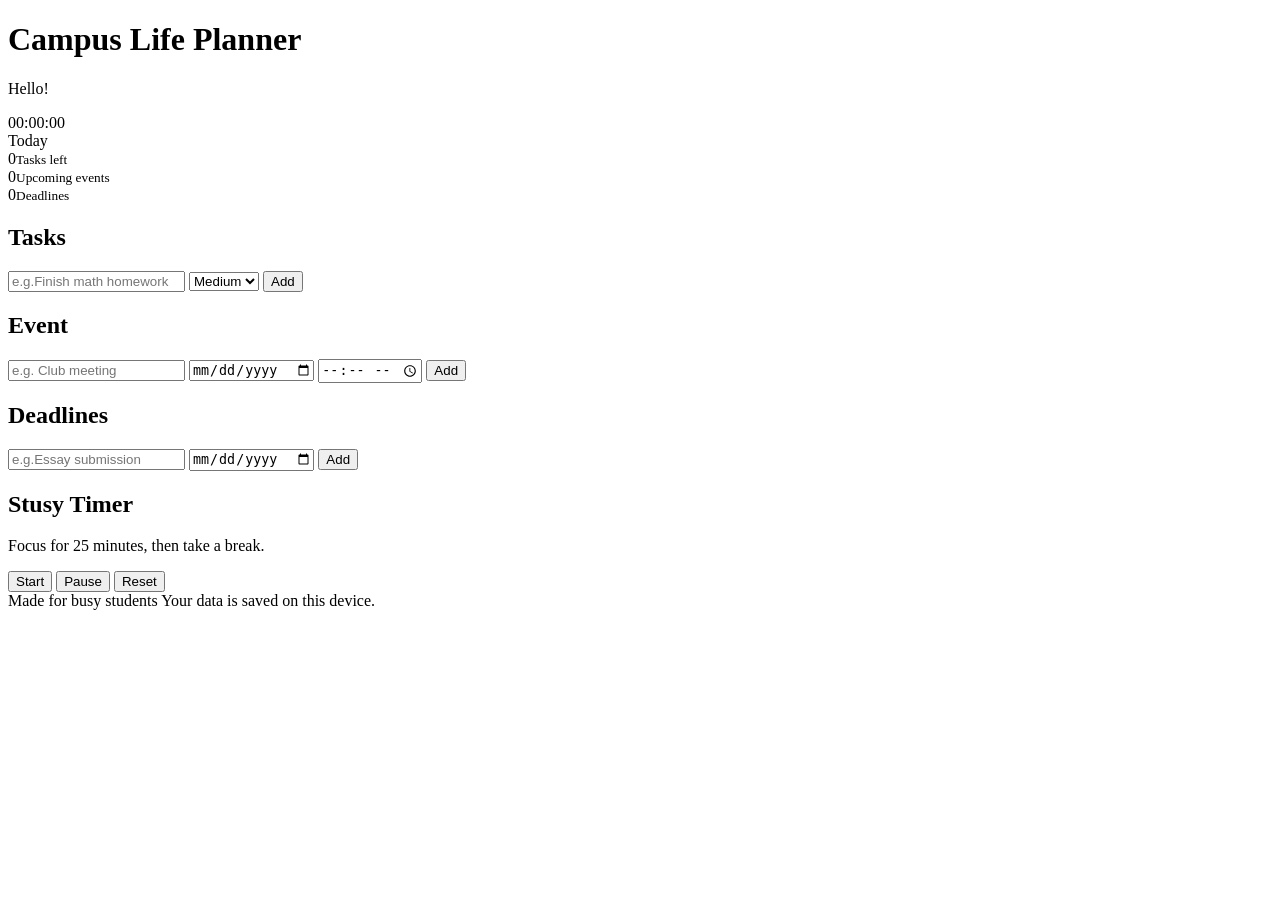
==== index.html @ ba44996e "Add Campus life planner app" ====
<!DOCTYPE html>
<html lang="en">
    <head>
        <meta charset="UTF-8">
        <meta name="viewport" content="width=devide-width,initial-scale=1.0">
        <title>Campus Life Planner</title>
        <link rel="stylesheet" href="style.css">
    </head>
    <body>


        <header class="banner">
            <div>
                <h1>
                    Campus Life Planner
                </h1>
                <p id="greeting">Hello!</p>
            </div>
            <div class="clock-box">
                <div id="clock">00:00:00</div>
                <div id="today-date">Today</div>
            </div>
        </header>

        <main class="container">

            <section class="stats">
                <div class="stats"><span id="stat-tasks">0</span><small>Tasks left</small></div>
                <div class="stats"><span id="stat-events">0</span><small>Upcoming events</small></div>
                <div class="stats"><span id="stat-deadlines">0</span><small>Deadlines</small></div>
            </section>

            <div class="grid">


                <section class="card">
                    <h2> Tasks</h2>
                    <form id="task-form" class="form">
                        <input type="text" id="task-input" placeholder="e.g.Finish math homework" required>
                        <select id="task-priority">
                            <option value="low">Low</option>
                            <option value="medium" selected> Medium</option>
                            <option value="high">High</option>
                        </select>
                        <button type="submit">Add</button>
                    </form>
                    <ul id="task-list" class="list"></ul>
                </section>


                <section class="card">
                    <h2> Event</h2>
                    <form id="event-form" class="form">
                        <input type="text" id="event-input" placeholder="e.g. Club meeting" required>
                        <input type="date" id="event-date" required>
                        <input type="time" id="event-time">
                        <button type="submit">Add</button>
                    </form>
                    <ul id="event-list" class="list"></ul>
                </section>



                <section class="card">
                    <h2> Deadlines</h2>
                    <form id="deadline-form" class="form">
                        <input type="text" id="deadline-input" placeholder="e.g.Essay submission" required>
                        <input type="date" id="deadline-date" required>
                        <button type="submit">Add</button>
                    </form>
                    <ul id="deadline-list" class="list"></ul>
                </section>


                <section class="card">
                    <h2> Stusy Timer</h2>
                    <p class="hint">Focus for 25 minutes, then take a break.</p>
                    <div id="timer-buttons">
                        <button id="timer-start">Start</button>
                        <button id="timer-pause" class="secondary">Pause</button>
                        <button id="timer-reset" class="secondary">Reset</button>
                    </div>
                </section>


            </div>
        </main>

        <footer>Made for busy students Your data is saved on this device.</footer>

        <script scr="script.js"></script>
    </body>
</html>
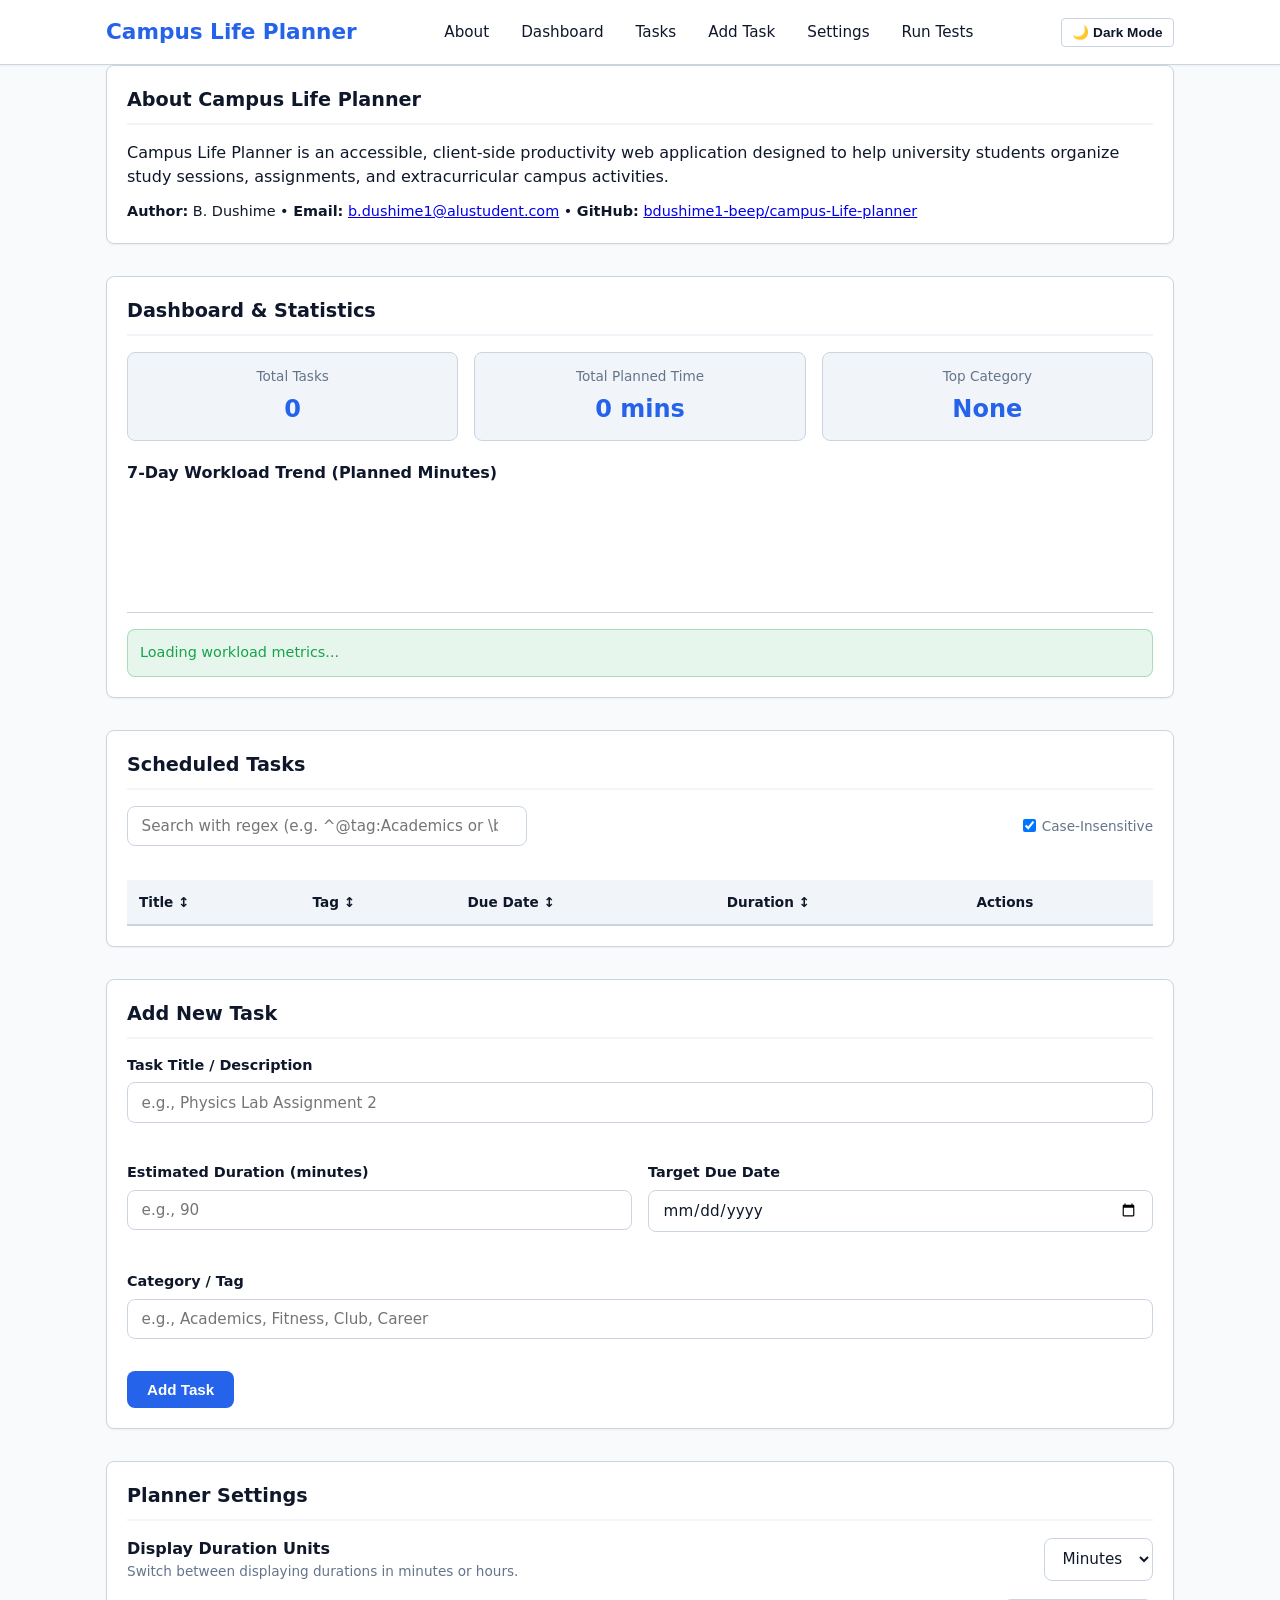
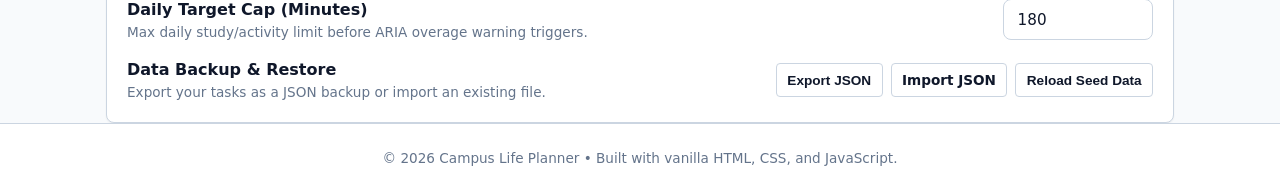
==== commit 0f7245d8: "setup layout structure and responsive styling" ====
--- a/index.html
+++ b/index.html
@@ -1,93 +1,260 @@
 <!DOCTYPE html>
 <html lang="en">
-    <head>
-        <meta charset="UTF-8">
-        <meta name="viewport" content="width=devide-width,initial-scale=1.0">
-        <title>Campus Life Planner</title>
-        <link rel="stylesheet" href="style.css">
-    </head>
-    <body>
-
-
-        <header class="banner">
-            <div>
-                <h1>
-                    Campus Life Planner
-                </h1>
-                <p id="greeting">Hello!</p>
-            </div>
-            <div class="clock-box">
-                <div id="clock">00:00:00</div>
-                <div id="today-date">Today</div>
-            </div>
-        </header>
-
-        <main class="container">
-
-            <section class="stats">
-                <div class="stats"><span id="stat-tasks">0</span><small>Tasks left</small></div>
-                <div class="stats"><span id="stat-events">0</span><small>Upcoming events</small></div>
-                <div class="stats"><span id="stat-deadlines">0</span><small>Deadlines</small></div>
-            </section>
-
-            <div class="grid">
-
-
-                <section class="card">
-                    <h2> Tasks</h2>
-                    <form id="task-form" class="form">
-                        <input type="text" id="task-input" placeholder="e.g.Finish math homework" required>
-                        <select id="task-priority">
-                            <option value="low">Low</option>
-                            <option value="medium" selected> Medium</option>
-                            <option value="high">High</option>
-                        </select>
-                        <button type="submit">Add</button>
-                    </form>
-                    <ul id="task-list" class="list"></ul>
-                </section>
-
-
-                <section class="card">
-                    <h2> Event</h2>
-                    <form id="event-form" class="form">
-                        <input type="text" id="event-input" placeholder="e.g. Club meeting" required>
-                        <input type="date" id="event-date" required>
-                        <input type="time" id="event-time">
-                        <button type="submit">Add</button>
-                    </form>
-                    <ul id="event-list" class="list"></ul>
-                </section>
-
-
-
-                <section class="card">
-                    <h2> Deadlines</h2>
-                    <form id="deadline-form" class="form">
-                        <input type="text" id="deadline-input" placeholder="e.g.Essay submission" required>
-                        <input type="date" id="deadline-date" required>
-                        <button type="submit">Add</button>
-                    </form>
-                    <ul id="deadline-list" class="list"></ul>
-                </section>
-
-
-                <section class="card">
-                    <h2> Stusy Timer</h2>
-                    <p class="hint">Focus for 25 minutes, then take a break.</p>
-                    <div id="timer-buttons">
-                        <button id="timer-start">Start</button>
-                        <button id="timer-pause" class="secondary">Pause</button>
-                        <button id="timer-reset" class="secondary">Reset</button>
-                    </div>
-                </section>
-
-
-            </div>
-        </main>
-
-        <footer>Made for busy students Your data is saved on this device.</footer>
-
-        <script scr="script.js"></script>
-    </body>
+<head>
+  <meta charset="UTF-8">
+  <meta name="viewport" content="width=device-width, initial-scale=1.0">
+  <meta name="description" content="Campus Life Planner - Responsive, accessible task and event organizer with regex validation and search.">
+  <title>Campus Life Planner</title>
+  <link rel="stylesheet" href="styles/style.css">
+</head>
+<body>
+  <!-- Accessible Skip Link -->
+  <a href="#main-content" class="skip-link">Skip to main content</a>
+
+  <!-- Header & Navigation -->
+  <header class="site-header" role="banner">
+    <div class="container header-inner">
+      <h1 class="site-title">Campus Life Planner</h1>
+      <nav class="site-nav" role="navigation" aria-label="Main Navigation">
+        <a href="#about">About</a>
+        <a href="#dashboard">Dashboard</a>
+        <a href="#tasks">Tasks</a>
+        <a href="#add-task">Add Task</a>
+        <a href="#settings">Settings</a>
+        <a href="tests.html">Run Tests</a>
+      </nav>
+      <button id="themeToggleBtn" class="btn btn-sm btn-outline" aria-label="Toggle dark mode">🌙 Dark Mode</button>
+    </div>
+  </header>
+
+  <!-- Main Content Landmark -->
+  <main id="main-content" class="container" role="main">
+
+    <!-- About Section -->
+    <section id="about" class="card" aria-labelledby="aboutHeading">
+      <h2 id="aboutHeading" class="section-title">About Campus Life Planner</h2>
+      <p>
+        Campus Life Planner is an accessible, client-side productivity web application designed to help university students organize study sessions, assignments, and extracurricular campus activities.
+      </p>
+      <div style="margin-top: 0.75rem; font-size: 0.9rem;">
+        <strong>Author:</strong> B. Dushime &bull;
+        <strong>Email:</strong> <a href="mailto:b.dushime1@alustudent.com">b.dushime1@alustudent.com</a> &bull;
+        <strong>GitHub:</strong> <a href="https://github.com/bdushime1-beep/campus-Life-planner" target="_blank" rel="noopener">bdushime1-beep/campus-Life-planner</a>
+      </div>
+    </section>
+
+    <!-- Dashboard & Stats Section -->
+    <section id="dashboard" class="card" aria-labelledby="dashboardHeading">
+      <h2 id="dashboardHeading" class="section-title">Dashboard &amp; Statistics</h2>
+
+      <div class="stats-grid">
+        <div class="stat-item">
+          <div class="stat-label">Total Tasks</div>
+          <div id="statTotalTasks" class="stat-value">0</div>
+        </div>
+        <div class="stat-item">
+          <div class="stat-label">Total Planned Time</div>
+          <div id="statTotalDuration" class="stat-value">0 mins</div>
+        </div>
+        <div class="stat-item">
+          <div class="stat-label">Top Category</div>
+          <div id="statTopTag" class="stat-value">None</div>
+        </div>
+      </div>
+
+      <!-- 7-Day Trend Bar Chart -->
+      <div class="chart-container">
+        <h3 style="font-size: 1rem; margin-bottom: 0.5rem;">7-Day Workload Trend (Planned Minutes)</h3>
+        <div id="trendBars" class="chart-bars" role="region" aria-label="Workload distribution chart for the last 7 days">
+          <!-- Filled dynamically via app.js -->
+        </div>
+      </div>
+
+      <!-- ARIA Live Region for Daily Cap Status -->
+      <div id="capStatusAlert" role="status" aria-live="polite" class="cap-alert cap-ok">
+        Loading workload metrics...
+      </div>
+    </section>
+
+    <!-- Scheduled Tasks Table / Cards -->
+    <section id="tasks" class="card" aria-labelledby="tasksHeading">
+      <h2 id="tasksHeading" class="section-title">Scheduled Tasks</h2>
+
+      <!-- Live Regex Search Controls -->
+      <div class="search-bar">
+        <div class="search-input-wrap">
+          <label for="searchInput" class="sr-only" style="position: absolute; width: 1px; height: 1px; overflow: hidden;">Search tasks with regex</label>
+          <input
+            type="search"
+            id="searchInput"
+            class="form-input"
+            style="width: 100%;"
+            placeholder="Search with regex (e.g. ^@tag:Academics or \bstudy\b)..."
+            aria-describedby="searchError"
+          >
+        </div>
+        <div class="search-options">
+          <label style="display: flex; align-items: center; gap: 0.35rem; cursor: pointer;">
+            <input type="checkbox" id="caseToggle" checked>
+            <span>Case-Insensitive</span>
+          </label>
+        </div>
+      </div>
+      <div id="searchError" class="form-error" role="alert" aria-live="polite"></div>
+
+      <!-- Table View (transforms into cards on mobile) -->
+      <div class="table-wrap">
+        <table class="tasks-table" aria-label="Tasks List">
+          <thead>
+            <tr>
+              <th data-sort="title" scope="col">Title <span class="sort-icon">↕</span></th>
+              <th data-sort="tag" scope="col">Tag <span class="sort-icon">↕</span></th>
+              <th data-sort="dueDate" scope="col">Due Date <span class="sort-icon">↕</span></th>
+              <th data-sort="duration" scope="col">Duration <span class="sort-icon">↕</span></th>
+              <th scope="col">Actions</th>
+            </tr>
+          </thead>
+          <tbody id="tasksContainer">
+            <!-- Dynamic rows rendered by app.js -->
+          </tbody>
+        </table>
+        <div id="emptyState" class="empty-state" hidden>
+          <p>No matching tasks found. Add a task below or adjust your search filter.</p>
+        </div>
+      </div>
+    </section>
+
+    <!-- Add / Edit Task Form -->
+    <section id="add-task" class="card" aria-labelledby="formHeading">
+      <h2 id="formHeading" class="section-title">Add New Task</h2>
+
+      <form id="taskForm" novalidate>
+        <div class="form-grid">
+          <div class="form-group form-group-full">
+            <label for="title" class="form-label">Task Title / Description</label>
+            <input
+              type="text"
+              id="title"
+              name="title"
+              class="form-input"
+              placeholder="e.g., Physics Lab Assignment 2"
+              required
+              aria-describedby="titleError"
+            >
+            <span id="titleError" class="form-error" aria-live="polite"></span>
+          </div>
+
+          <div class="form-group">
+            <label for="duration" class="form-label">Estimated Duration (minutes)</label>
+            <input
+              type="number"
+              id="duration"
+              name="duration"
+              class="form-input"
+              placeholder="e.g., 90"
+              min="1"
+              step="any"
+              required
+              aria-describedby="durationError"
+            >
+            <span id="durationError" class="form-error" aria-live="polite"></span>
+          </div>
+
+          <div class="form-group">
+            <label for="dueDate" class="form-label">Target Due Date</label>
+            <input
+              type="date"
+              id="dueDate"
+              name="dueDate"
+              class="form-input"
+              required
+              aria-describedby="dueDateError"
+            >
+            <span id="dueDateError" class="form-error" aria-live="polite"></span>
+          </div>
+
+          <div class="form-group form-group-full">
+            <label for="tag" class="form-label">Category / Tag</label>
+            <input
+              type="text"
+              id="tag"
+              name="tag"
+              class="form-input"
+              placeholder="e.g., Academics, Fitness, Club, Career"
+              required
+              aria-describedby="tagError"
+            >
+            <span id="tagError" class="form-error" aria-live="polite"></span>
+          </div>
+        </div>
+
+        <div class="form-actions">
+          <button type="submit" id="submitTaskBtn" class="btn btn-primary">Add Task</button>
+          <button type="button" id="cancelEditBtn" class="btn btn-secondary" hidden>Cancel Edit</button>
+        </div>
+      </form>
+    </section>
+
+    <!-- Settings Section -->
+    <section id="settings" class="card" aria-labelledby="settingsHeading">
+      <h2 id="settingsHeading" class="section-title">Planner Settings</h2>
+
+      <div class="settings-list">
+        <div class="setting-row">
+          <div>
+            <strong>Display Duration Units</strong>
+            <p style="font-size: 0.85rem; color: var(--text-muted);">Switch between displaying durations in minutes or hours.</p>
+          </div>
+          <select id="timeUnitSelect" class="form-select" style="max-width: 150px;" aria-label="Select display time unit">
+            <option value="minutes">Minutes</option>
+            <option value="hours">Hours</option>
+          </select>
+        </div>
+
+        <div class="setting-row">
+          <div>
+            <strong>Daily Target Cap (Minutes)</strong>
+            <p style="font-size: 0.85rem; color: var(--text-muted);">Max daily study/activity limit before ARIA overage warning triggers.</p>
+          </div>
+          <input
+            type="number"
+            id="dailyCapInput"
+            class="form-input"
+            style="max-width: 150px;"
+            min="30"
+            step="15"
+            value="180"
+            aria-label="Daily cap in minutes"
+          >
+        </div>
+
+        <div class="setting-row">
+          <div>
+            <strong>Data Backup &amp; Restore</strong>
+            <p style="font-size: 0.85rem; color: var(--text-muted);">Export your tasks as a JSON backup or import an existing file.</p>
+          </div>
+          <div style="display: flex; gap: 0.5rem; flex-wrap: wrap;">
+            <button id="exportJsonBtn" class="btn btn-sm btn-outline">Export JSON</button>
+            <label class="btn btn-sm btn-outline" style="cursor: pointer;">
+              Import JSON
+              <input type="file" id="importFileInput" accept=".json" style="display: none;">
+            </label>
+            <button id="loadSeedBtn" class="btn btn-sm btn-outline">Reload Seed Data</button>
+          </div>
+        </div>
+      </div>
+    </section>
+
+  </main>
+
+  <!-- Footer -->
+  <footer class="site-footer" role="contentinfo">
+    <div class="container">
+      <p>&copy; 2026 Campus Life Planner &bull; Built with vanilla HTML, CSS, and JavaScript.</p>
+    </div>
+  </footer>
+
+  <!-- Scripts -->
+  <script type="module" src="scripts/app.js"></script>
+</body>
 </html>
--- a/styles/style.css
+++ b/styles/style.css
@@ -0,0 +1,533 @@
+/* Campus Life Planner - Clean Mobile-First Responsive Stylesheet */
+
+:root {
+  --bg-primary: #f8fafc;
+  --bg-card: #ffffff;
+  --bg-subtle: #f1f5f9;
+  --border-color: #cbd5e1;
+  --text-primary: #0f172a;
+  --text-muted: #64748b;
+  --primary-color: #2563eb;
+  --primary-hover: #1d4ed8;
+  --danger-color: #dc2626;
+  --danger-hover: #b91c1c;
+  --success-color: #16a34a;
+  --warning-color: #ea580c;
+  --focus-ring: #3b82f6;
+  --shadow-sm: 0 1px 2px 0 rgb(0 0 0 / 0.05);
+  --shadow-md: 0 4px 6px -1px rgb(0 0 0 / 0.1);
+  --radius: 8px;
+  --font-family: system-ui, -apple-system, BlinkMacSystemFont, "Segoe UI", Roboto, sans-serif;
+}
+
+[data-theme="dark"] {
+  --bg-primary: #0f172a;
+  --bg-card: #1e293b;
+  --bg-subtle: #334155;
+  --border-color: #475569;
+  --text-primary: #f8fafc;
+  --text-muted: #94a3b8;
+  --primary-color: #3b82f6;
+  --primary-hover: #60a5fa;
+  --shadow-sm: 0 1px 2px 0 rgb(0 0 0 / 0.3);
+  --shadow-md: 0 4px 6px -1px rgb(0 0 0 / 0.4);
+}
+
+* {
+  box-sizing: border-box;
+  margin: 0;
+  padding: 0;
+}
+
+body {
+  font-family: var(--font-family);
+  background-color: var(--bg-primary);
+  color: var(--text-primary);
+  line-height: 1.5;
+  min-height: 100vh;
+  display: flex;
+  flex-direction: column;
+}
+
+/* Accessibility: Skip to Main Content Link */
+.skip-link {
+  position: absolute;
+  top: -40px;
+  left: 10px;
+  background: var(--primary-color);
+  color: #ffffff;
+  padding: 8px 16px;
+  border-radius: var(--radius);
+  text-decoration: none;
+  font-weight: bold;
+  z-index: 1000;
+  transition: top 0.2s ease;
+}
+
+.skip-link:focus {
+  top: 10px;
+}
+
+/* Accessible focus styling */
+:focus-visible {
+  outline: 3px solid var(--focus-ring);
+  outline-offset: 2px;
+}
+
+/* Layout container */
+.container {
+  width: 100%;
+  max-width: 1100px;
+  margin: 0 auto;
+  padding: 0 1rem;
+}
+
+/* Header & Navigation */
+.site-header {
+  background-color: var(--bg-card);
+  border-bottom: 1px solid var(--border-color);
+  padding: 1rem 0;
+  box-shadow: var(--shadow-sm);
+}
+
+.header-inner {
+  display: flex;
+  flex-direction: column;
+  gap: 0.75rem;
+}
+
+.site-title {
+  font-size: 1.35rem;
+  font-weight: 700;
+  color: var(--primary-color);
+}
+
+.site-nav {
+  display: flex;
+  flex-wrap: wrap;
+  gap: 0.5rem 1rem;
+}
+
+.site-nav a {
+  color: var(--text-primary);
+  text-decoration: none;
+  font-weight: 500;
+  font-size: 0.95rem;
+  padding: 4px 8px;
+  border-radius: 4px;
+}
+
+.site-nav a:hover {
+  background-color: var(--bg-subtle);
+  color: var(--primary-color);
+}
+
+/* Main Content area */
+main {
+  flex: 1;
+  padding: 1.5rem 0;
+  display: flex;
+  flex-direction: column;
+  gap: 2rem;
+}
+
+/* Cards & Sections */
+.card {
+  background-color: var(--bg-card);
+  border: 1px solid var(--border-color);
+  border-radius: var(--radius);
+  padding: 1.25rem;
+  box-shadow: var(--shadow-sm);
+  transition: transform 0.15s ease, box-shadow 0.15s ease;
+}
+
+.section-title {
+  font-size: 1.2rem;
+  font-weight: 600;
+  margin-bottom: 1rem;
+  border-bottom: 2px solid var(--bg-subtle);
+  padding-bottom: 0.5rem;
+}
+
+/* Stats Section */
+.stats-grid {
+  display: grid;
+  grid-template-columns: repeat(auto-fit, minmax(140px, 1fr));
+  gap: 1rem;
+  margin-bottom: 1.25rem;
+}
+
+.stat-item {
+  background-color: var(--bg-subtle);
+  border: 1px solid var(--border-color);
+  border-radius: var(--radius);
+  padding: 0.85rem;
+  text-align: center;
+}
+
+.stat-value {
+  font-size: 1.5rem;
+  font-weight: 700;
+  color: var(--primary-color);
+  margin-top: 0.25rem;
+}
+
+.stat-label {
+  font-size: 0.85rem;
+  color: var(--text-muted);
+}
+
+/* 7-Day Trend Chart */
+.chart-container {
+  margin-top: 1rem;
+}
+
+.chart-bars {
+  display: flex;
+  align-items: flex-end;
+  gap: 0.5rem;
+  height: 120px;
+  padding: 0.5rem 0;
+  border-bottom: 1px solid var(--border-color);
+}
+
+.chart-col {
+  flex: 1;
+  display: flex;
+  flex-direction: column;
+  align-items: center;
+  height: 100%;
+  justify-content: flex-end;
+}
+
+.bar-fill {
+  width: 100%;
+  max-width: 32px;
+  background-color: var(--primary-color);
+  border-radius: 4px 4px 0 0;
+  min-height: 4px;
+  transition: height 0.3s ease;
+}
+
+.bar-label {
+  font-size: 0.75rem;
+  color: var(--text-muted);
+  margin-top: 0.35rem;
+}
+
+/* ARIA Live Cap Status Alert */
+.cap-alert {
+  padding: 0.75rem;
+  border-radius: var(--radius);
+  margin-top: 1rem;
+  font-size: 0.9rem;
+  font-weight: 500;
+}
+
+.cap-ok {
+  background-color: rgba(22, 163, 74, 0.1);
+  color: var(--success-color);
+  border: 1px solid rgba(22, 163, 74, 0.3);
+}
+
+.cap-exceeded {
+  background-color: rgba(220, 38, 38, 0.1);
+  color: var(--danger-color);
+  border: 1px solid rgba(220, 38, 38, 0.3);
+}
+
+/* Form Styles */
+.form-grid {
+  display: grid;
+  grid-template-columns: 1fr;
+  gap: 1rem;
+}
+
+.form-group {
+  display: flex;
+  flex-direction: column;
+  gap: 0.35rem;
+}
+
+.form-label {
+  font-size: 0.9rem;
+  font-weight: 600;
+}
+
+.form-input, .form-select {
+  padding: 0.65rem 0.85rem;
+  border: 1px solid var(--border-color);
+  border-radius: var(--radius);
+  background-color: var(--bg-card);
+  color: var(--text-primary);
+  font-size: 0.95rem;
+  font-family: inherit;
+}
+
+.form-error {
+  color: var(--danger-color);
+  font-size: 0.8rem;
+  min-height: 1.1rem;
+}
+
+.form-actions {
+  display: flex;
+  gap: 0.75rem;
+  margin-top: 0.5rem;
+}
+
+/* Buttons */
+.btn {
+  padding: 0.65rem 1.25rem;
+  border: none;
+  border-radius: var(--radius);
+  font-weight: 600;
+  font-size: 0.95rem;
+  cursor: pointer;
+  transition: background-color 0.15s ease, transform 0.1s ease;
+}
+
+.btn:active {
+  transform: scale(0.98);
+}
+
+.btn-primary {
+  background-color: var(--primary-color);
+  color: #ffffff;
+}
+
+.btn-primary:hover {
+  background-color: var(--primary-hover);
+}
+
+.btn-secondary {
+  background-color: var(--bg-subtle);
+  color: var(--text-primary);
+  border: 1px solid var(--border-color);
+}
+
+.btn-sm {
+  padding: 0.35rem 0.65rem;
+  font-size: 0.85rem;
+  border-radius: 4px;
+  cursor: pointer;
+}
+
+.btn-outline {
+  background: transparent;
+  border: 1px solid var(--border-color);
+  color: var(--text-primary);
+}
+
+.btn-outline:hover {
+  background: var(--bg-subtle);
+}
+
+.btn-danger {
+  background: transparent;
+  border: 1px solid var(--danger-color);
+  color: var(--danger-color);
+}
+
+.btn-danger:hover {
+  background: var(--danger-color);
+  color: #ffffff;
+}
+
+/* Search Controls */
+.search-bar {
+  display: flex;
+  flex-direction: column;
+  gap: 0.5rem;
+  margin-bottom: 1rem;
+}
+
+.search-input-wrap {
+  display: flex;
+  gap: 0.5rem;
+}
+
+.search-options {
+  display: flex;
+  align-items: center;
+  gap: 0.5rem;
+  font-size: 0.85rem;
+  color: var(--text-muted);
+}
+
+/* Tasks Table / Responsive Cards */
+.table-wrap {
+  width: 100%;
+  overflow-x: auto;
+}
+
+.tasks-table {
+  width: 100%;
+  border-collapse: collapse;
+  text-align: left;
+}
+
+.tasks-table th {
+  background-color: var(--bg-subtle);
+  padding: 0.75rem;
+  font-size: 0.85rem;
+  font-weight: 600;
+  border-bottom: 2px solid var(--border-color);
+  cursor: pointer;
+  user-select: none;
+}
+
+.tasks-table td {
+  padding: 0.75rem;
+  border-bottom: 1px solid var(--border-color);
+  font-size: 0.9rem;
+}
+
+.task-row:hover {
+  background-color: var(--bg-subtle);
+}
+
+/* Accessible <mark> search highlight */
+mark {
+  background-color: #fef08a;
+  color: #854d0e;
+  padding: 1px 3px;
+  border-radius: 2px;
+}
+
+[data-theme="dark"] mark {
+  background-color: #854d0e;
+  color: #fef08a;
+}
+
+/* Badges */
+.badge {
+  display: inline-block;
+  padding: 2px 8px;
+  border-radius: 9999px;
+  font-size: 0.75rem;
+  font-weight: 600;
+}
+
+.tag-blue { background: #dbeafe; color: #1e40af; }
+.tag-green { background: #dcfce7; color: #166534; }
+.tag-purple { background: #f3e8ff; color: #6b21a8; }
+.tag-orange { background: #ffedd5; color: #9a3412; }
+.tag-gray { background: #f1f5f9; color: #475569; }
+
+[data-theme="dark"] .tag-blue { background: #1e3a8a; color: #bfdbfe; }
+[data-theme="dark"] .tag-green { background: #14532d; color: #bbf7d0; }
+[data-theme="dark"] .tag-purple { background: #581c87; color: #e9d5ff; }
+[data-theme="dark"] .tag-orange { background: #7c2d12; color: #fed7aa; }
+[data-theme="dark"] .tag-gray { background: #334155; color: #cbd5e1; }
+
+.empty-state {
+  text-align: center;
+  padding: 2rem;
+  color: var(--text-muted);
+}
+
+/* Settings Grid */
+.settings-list {
+  display: flex;
+  flex-direction: column;
+  gap: 1rem;
+}
+
+.setting-row {
+  display: flex;
+  flex-direction: column;
+  gap: 0.35rem;
+}
+
+/* Footer */
+.site-footer {
+  margin-top: auto;
+  background-color: var(--bg-card);
+  border-top: 1px solid var(--border-color);
+  padding: 1.5rem 0;
+  text-align: center;
+  font-size: 0.85rem;
+  color: var(--text-muted);
+}
+
+.site-footer a {
+  color: var(--primary-color);
+  text-decoration: none;
+}
+
+/* Mobile-First Responsive Breakpoints */
+
+/* Tablet: >= 768px */
+@media (min-width: 768px) {
+  .header-inner {
+    flex-direction: row;
+    align-items: center;
+    justify-content: space-between;
+  }
+
+  .form-grid {
+    grid-template-columns: 1fr 1fr;
+  }
+
+  .form-group-full {
+    grid-column: 1 / -1;
+  }
+
+  .search-bar {
+    flex-direction: row;
+    align-items: center;
+    justify-content: space-between;
+  }
+
+  .search-input-wrap {
+    flex: 1;
+    max-width: 400px;
+  }
+
+  .setting-row {
+    flex-direction: row;
+    align-items: center;
+    justify-content: space-between;
+  }
+}
+
+/* Mobile Responsive Table Transformation (< 600px) */
+@media (max-width: 600px) {
+  .tasks-table thead {
+    display: none;
+  }
+
+  .tasks-table, .tasks-table tbody, .tasks-table tr, .tasks-table td {
+    display: block;
+    width: 100%;
+  }
+
+  .task-row {
+    margin-bottom: 1rem;
+    border: 1px solid var(--border-color);
+    border-radius: var(--radius);
+    padding: 0.75rem;
+    box-shadow: var(--shadow-sm);
+  }
+
+  .tasks-table td {
+    display: flex;
+    justify-content: space-between;
+    padding: 0.35rem 0;
+    border: none;
+  }
+
+  .tasks-table td::before {
+    content: attr(data-label);
+    font-weight: 600;
+    color: var(--text-muted);
+    font-size: 0.85rem;
+  }
+
+  .actions-cell {
+    border-top: 1px solid var(--border-color) !important;
+    margin-top: 0.5rem;
+    padding-top: 0.5rem !important;
+  }
+}
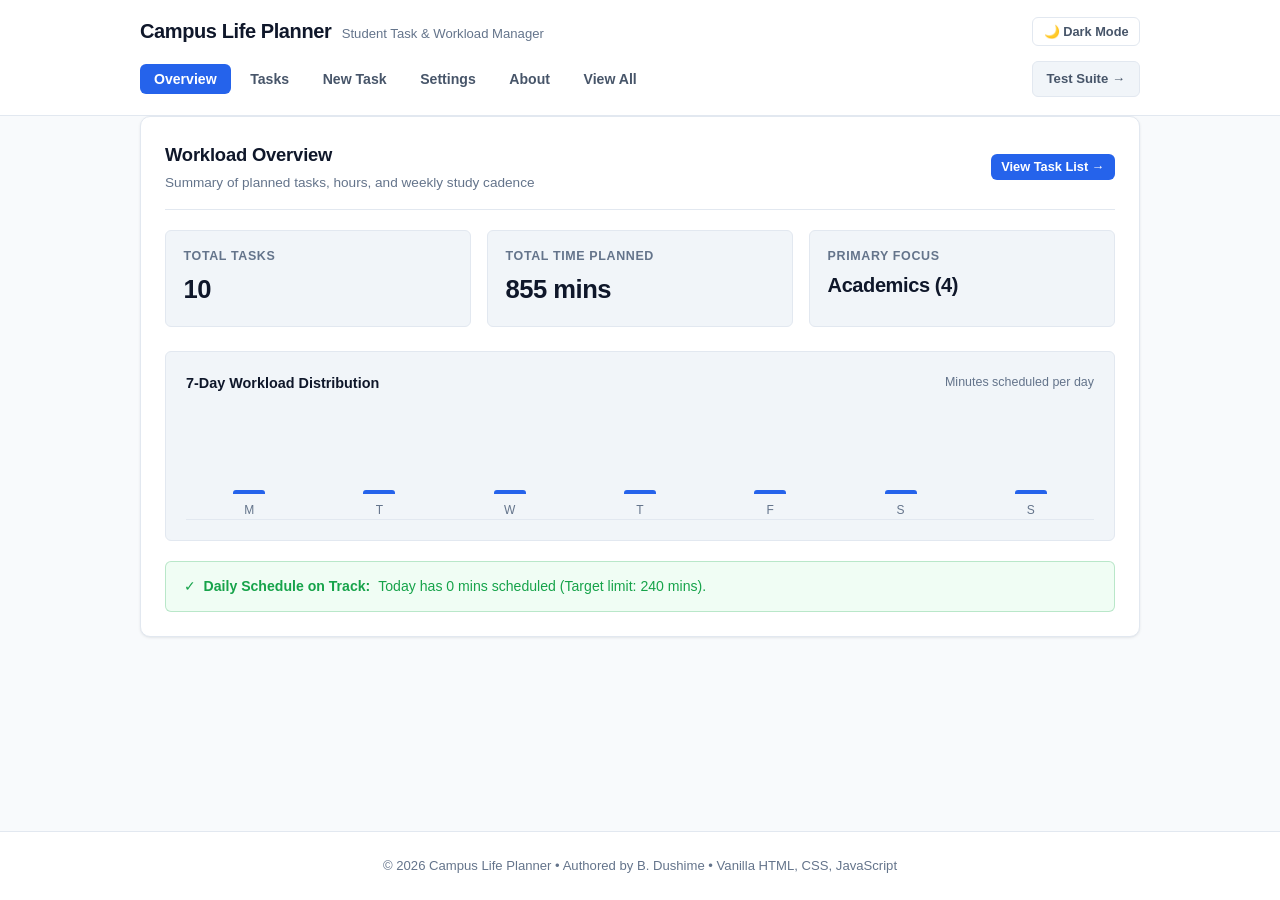
==== commit 0bad5265: "add report and ui polish" ====
--- a/index.html
+++ b/index.html
@@ -3,141 +3,179 @@
 <head>
   <meta charset="UTF-8">
   <meta name="viewport" content="width=device-width, initial-scale=1.0">
-  <meta name="description" content="Campus Life Planner - Responsive, accessible task and event organizer with regex validation and search.">
-  <title>Campus Life Planner</title>
+  <meta name="description" content="Campus Life Planner - A responsive, accessible task and workload organizer for university students with regex search and validation.">
+  <title>Campus Life Planner - Student Productivity</title>
   <link rel="stylesheet" href="styles/style.css">
+  <script>
+    // Hydrate theme before paint to prevent flashing
+    try {
+      var saved = JSON.parse(localStorage.getItem('campus_planner_settings') || '{}');
+      if (saved.theme === 'dark') document.documentElement.setAttribute('data-theme', 'dark');
+    } catch (e) {}
+  </script>
 </head>
 <body>
   <!-- Accessible Skip Link -->
   <a href="#main-content" class="skip-link">Skip to main content</a>
 
-  <!-- Header & Navigation -->
+  <!-- Header -->
   <header class="site-header" role="banner">
-    <div class="container header-inner">
-      <h1 class="site-title">Campus Life Planner</h1>
-      <nav class="site-nav" role="navigation" aria-label="Main Navigation">
-        <a href="#about">About</a>
-        <a href="#dashboard">Dashboard</a>
-        <a href="#tasks">Tasks</a>
-        <a href="#add-task">Add Task</a>
-        <a href="#settings">Settings</a>
-        <a href="tests.html">Run Tests</a>
+    <div class="container">
+      <div class="header-row">
+        <div class="brand-wrap">
+          <h1 class="site-title">Campus Life Planner</h1>
+          <span class="site-subtitle">Student Task &amp; Workload Manager</span>
+        </div>
+        <div class="header-controls">
+          <button type="button" id="themeToggleBtn" class="btn btn-sm btn-outline" aria-label="Toggle color theme">Theme</button>
+        </div>
+      </div>
+
+      <!-- Main Navigation Tabs -->
+      <nav class="site-nav" role="tablist" aria-label="Planner sections">
+        <button type="button" class="nav-tab active" data-tab="dashboard" role="tab" aria-selected="true">Overview</button>
+        <button type="button" class="nav-tab" data-tab="tasks" role="tab" aria-selected="false">Tasks</button>
+        <button type="button" class="nav-tab" data-tab="add-task" role="tab" aria-selected="false">New Task</button>
+        <button type="button" class="nav-tab" data-tab="settings" role="tab" aria-selected="false">Settings</button>
+        <button type="button" class="nav-tab" data-tab="about" role="tab" aria-selected="false">About</button>
+        <button type="button" class="nav-tab" data-tab="all" role="tab" aria-selected="false">View All</button>
+        <a href="tests.html" class="nav-tab nav-tab-test" role="link">Test Suite &rarr;</a>
       </nav>
-      <button id="themeToggleBtn" class="btn btn-sm btn-outline" aria-label="Toggle dark mode">🌙 Dark Mode</button>
     </div>
   </header>
 
-  <!-- Main Content Landmark -->
+  <!-- Main Content -->
   <main id="main-content" class="container" role="main">
 
-    <!-- About Section -->
-    <section id="about" class="card" aria-labelledby="aboutHeading">
-      <h2 id="aboutHeading" class="section-title">About Campus Life Planner</h2>
-      <p>
-        Campus Life Planner is an accessible, client-side productivity web application designed to help university students organize study sessions, assignments, and extracurricular campus activities.
-      </p>
-      <div style="margin-top: 0.75rem; font-size: 0.9rem;">
-        <strong>Author:</strong> B. Dushime &bull;
-        <strong>Email:</strong> <a href="mailto:b.dushime1@alustudent.com">b.dushime1@alustudent.com</a> &bull;
-        <strong>GitHub:</strong> <a href="https://github.com/bdushime1-beep/campus-Life-planner" target="_blank" rel="noopener">bdushime1-beep/campus-Life-planner</a>
-      </div>
-    </section>
-
-    <!-- Dashboard & Stats Section -->
-    <section id="dashboard" class="card" aria-labelledby="dashboardHeading">
-      <h2 id="dashboardHeading" class="section-title">Dashboard &amp; Statistics</h2>
-
-      <div class="stats-grid">
-        <div class="stat-item">
+    <!-- Section 1: Dashboard Overview -->
+    <section id="dashboard" class="panel" aria-labelledby="overviewHeading">
+      <div class="panel-header">
+        <div>
+          <h2 id="overviewHeading" class="panel-title">Workload Overview</h2>
+          <p class="panel-desc">Summary of planned tasks, hours, and weekly study cadence</p>
+        </div>
+        <button type="button" class="btn btn-sm btn-primary" onclick="window.App?.switchTab('tasks');">View Task List &rarr;</button>
+      </div>
+
+      <!-- Quick Metrics Strip -->
+      <div class="stats-strip">
+        <div class="stat-box">
           <div class="stat-label">Total Tasks</div>
-          <div id="statTotalTasks" class="stat-value">0</div>
-        </div>
-        <div class="stat-item">
-          <div class="stat-label">Total Planned Time</div>
-          <div id="statTotalDuration" class="stat-value">0 mins</div>
-        </div>
-        <div class="stat-item">
-          <div class="stat-label">Top Category</div>
-          <div id="statTopTag" class="stat-value">None</div>
-        </div>
-      </div>
-
-      <!-- 7-Day Trend Bar Chart -->
-      <div class="chart-container">
-        <h3 style="font-size: 1rem; margin-bottom: 0.5rem;">7-Day Workload Trend (Planned Minutes)</h3>
-        <div id="trendBars" class="chart-bars" role="region" aria-label="Workload distribution chart for the last 7 days">
-          <!-- Filled dynamically via app.js -->
-        </div>
-      </div>
-
-      <!-- ARIA Live Region for Daily Cap Status -->
-      <div id="capStatusAlert" role="status" aria-live="polite" class="cap-alert cap-ok">
-        Loading workload metrics...
-      </div>
-    </section>
-
-    <!-- Scheduled Tasks Table / Cards -->
-    <section id="tasks" class="card" aria-labelledby="tasksHeading">
-      <h2 id="tasksHeading" class="section-title">Scheduled Tasks</h2>
-
-      <!-- Live Regex Search Controls -->
-      <div class="search-bar">
-        <div class="search-input-wrap">
-          <label for="searchInput" class="sr-only" style="position: absolute; width: 1px; height: 1px; overflow: hidden;">Search tasks with regex</label>
+          <div id="statTotalTasks" class="stat-num">0</div>
+        </div>
+        <div class="stat-box">
+          <div class="stat-label">Total Time Planned</div>
+          <div id="statTotalDuration" class="stat-num">0 mins</div>
+        </div>
+        <div class="stat-box">
+          <div class="stat-label">Primary Focus</div>
+          <div id="statTopTag" class="stat-num" style="font-size: 1.25rem;">None</div>
+        </div>
+      </div>
+
+      <!-- 7-Day Trend Chart -->
+      <div class="chart-box">
+        <div class="chart-header">
+          <span class="chart-title">7-Day Workload Distribution</span>
+          <span style="font-size: 0.78rem; color: var(--text-muted);">Minutes scheduled per day</span>
+        </div>
+        <div id="trendBars" class="chart-bars-wrap" role="region" aria-label="7-day distribution of study minutes">
+          <!-- Populated dynamically via app.js -->
+        </div>
+      </div>
+
+      <!-- Daily Cap Status Alert -->
+      <div id="capStatusAlert" role="status" aria-live="polite" class="cap-status cap-ok">
+        Calculating workload metrics...
+      </div>
+    </section>
+
+    <!-- Section 2: Tasks & Search -->
+    <section id="tasks" class="panel" aria-labelledby="tasksHeading" hidden>
+      <div class="panel-header">
+        <div>
+          <h2 id="tasksHeading" class="panel-title">Scheduled Tasks</h2>
+          <p class="panel-desc">Manage, search, and sort campus commitments</p>
+        </div>
+        <button type="button" class="btn btn-sm btn-primary" onclick="window.App?.switchTab('add-task');">+ New Task</button>
+      </div>
+
+      <!-- Filter & Search Toolbar -->
+      <div class="search-toolbar">
+        <div class="search-input-group">
           <input
             type="search"
             id="searchInput"
-            class="form-input"
-            style="width: 100%;"
-            placeholder="Search with regex (e.g. ^@tag:Academics or \bstudy\b)..."
+            class="search-field"
+            placeholder="Search by title, tag, or regex pattern (e.g. \bstudy\b, ^@tag:Academics)..."
+            aria-label="Filter tasks by text or regex"
             aria-describedby="searchError"
           >
-        </div>
-        <div class="search-options">
+          <button type="button" id="clearSearchBtn" class="btn btn-sm btn-secondary">Clear</button>
+        </div>
+
+        <div class="filter-chips-row">
+          <span class="chips-title">Filter by Category:</span>
+          <button type="button" class="filter-chip active" data-filter="all">All</button>
+          <button type="button" class="filter-chip" data-filter="Academics">Academics</button>
+          <button type="button" class="filter-chip" data-filter="Fitness">Fitness</button>
+          <button type="button" class="filter-chip" data-filter="Club">Club</button>
+          <button type="button" class="filter-chip" data-filter="Career">Career</button>
+        </div>
+
+        <div class="search-meta-row">
           <label style="display: flex; align-items: center; gap: 0.35rem; cursor: pointer;">
             <input type="checkbox" id="caseToggle" checked>
-            <span>Case-Insensitive</span>
+            <span>Case-insensitive regex matching</span>
           </label>
-        </div>
-      </div>
-      <div id="searchError" class="form-error" role="alert" aria-live="polite"></div>
-
-      <!-- Table View (transforms into cards on mobile) -->
+          <span id="searchMatchBadge" class="search-badge">10 tasks</span>
+        </div>
+
+        <div id="searchError" class="form-error" role="alert" aria-live="polite"></div>
+      </div>
+
+      <!-- Tasks Table (Transforms to Cards on Mobile) -->
       <div class="table-wrap">
-        <table class="tasks-table" aria-label="Tasks List">
+        <table class="tasks-table" aria-label="List of campus tasks">
           <thead>
             <tr>
-              <th data-sort="title" scope="col">Title <span class="sort-icon">↕</span></th>
-              <th data-sort="tag" scope="col">Tag <span class="sort-icon">↕</span></th>
+              <th data-sort="title" scope="col">Task Description <span class="sort-icon">↕</span></th>
+              <th data-sort="tag" scope="col">Category <span class="sort-icon">↕</span></th>
               <th data-sort="dueDate" scope="col">Due Date <span class="sort-icon">↕</span></th>
               <th data-sort="duration" scope="col">Duration <span class="sort-icon">↕</span></th>
-              <th scope="col">Actions</th>
+              <th scope="col" style="text-align: right;">Actions</th>
             </tr>
           </thead>
           <tbody id="tasksContainer">
-            <!-- Dynamic rows rendered by app.js -->
+            <!-- Dynamic rows populated by app.js -->
           </tbody>
         </table>
-        <div id="emptyState" class="empty-state" hidden>
-          <p>No matching tasks found. Add a task below or adjust your search filter.</p>
-        </div>
-      </div>
-    </section>
-
-    <!-- Add / Edit Task Form -->
-    <section id="add-task" class="card" aria-labelledby="formHeading">
-      <h2 id="formHeading" class="section-title">Add New Task</h2>
+        <div id="emptyState" class="empty-box" hidden>
+          <p>No matching tasks found. Adjust your search query or add a new task.</p>
+        </div>
+      </div>
+    </section>
+
+    <!-- Section 3: Add / Edit Form -->
+    <section id="add-task" class="panel" aria-labelledby="formHeading" hidden>
+      <div class="panel-header">
+        <div>
+          <h2 id="formHeading" class="panel-title">Add New Task</h2>
+          <p class="panel-desc">All fields are validated in real-time with regular expressions</p>
+        </div>
+        <button type="button" class="btn btn-sm btn-outline" onclick="window.App?.switchTab('tasks');">&larr; Back to Tasks</button>
+      </div>
 
       <form id="taskForm" novalidate>
         <div class="form-grid">
-          <div class="form-group form-group-full">
+          <div class="form-group form-col-span-2">
             <label for="title" class="form-label">Task Title / Description</label>
             <input
               type="text"
               id="title"
               name="title"
               class="form-input"
-              placeholder="e.g., Physics Lab Assignment 2"
+              placeholder="e.g. Computer Science Problem Set 3"
               required
               aria-describedby="titleError"
             >
@@ -145,13 +183,13 @@
           </div>
 
           <div class="form-group">
-            <label for="duration" class="form-label">Estimated Duration (minutes)</label>
+            <label for="duration" class="form-label">Duration (minutes)</label>
             <input
               type="number"
               id="duration"
               name="duration"
               class="form-input"
-              placeholder="e.g., 90"
+              placeholder="e.g. 90"
               min="1"
               step="any"
               required
@@ -161,7 +199,7 @@
           </div>
 
           <div class="form-group">
-            <label for="dueDate" class="form-label">Target Due Date</label>
+            <label for="dueDate" class="form-label">Target Date (YYYY-MM-DD)</label>
             <input
               type="date"
               id="dueDate"
@@ -173,14 +211,14 @@
             <span id="dueDateError" class="form-error" aria-live="polite"></span>
           </div>
 
-          <div class="form-group form-group-full">
+          <div class="form-group form-col-span-2">
             <label for="tag" class="form-label">Category / Tag</label>
             <input
               type="text"
               id="tag"
               name="tag"
               class="form-input"
-              placeholder="e.g., Academics, Fitness, Club, Career"
+              placeholder="e.g. Academics, Fitness, Club, Career"
               required
               aria-describedby="tagError"
             >
@@ -189,32 +227,37 @@
         </div>
 
         <div class="form-actions">
-          <button type="submit" id="submitTaskBtn" class="btn btn-primary">Add Task</button>
+          <button type="submit" id="submitTaskBtn" class="btn btn-primary">Save Task</button>
           <button type="button" id="cancelEditBtn" class="btn btn-secondary" hidden>Cancel Edit</button>
         </div>
       </form>
     </section>
 
-    <!-- Settings Section -->
-    <section id="settings" class="card" aria-labelledby="settingsHeading">
-      <h2 id="settingsHeading" class="section-title">Planner Settings</h2>
-
-      <div class="settings-list">
-        <div class="setting-row">
-          <div>
-            <strong>Display Duration Units</strong>
-            <p style="font-size: 0.85rem; color: var(--text-muted);">Switch between displaying durations in minutes or hours.</p>
-          </div>
-          <select id="timeUnitSelect" class="form-select" style="max-width: 150px;" aria-label="Select display time unit">
-            <option value="minutes">Minutes</option>
-            <option value="hours">Hours</option>
+    <!-- Section 4: Settings -->
+    <section id="settings" class="panel" aria-labelledby="settingsHeading" hidden>
+      <div class="panel-header">
+        <div>
+          <h2 id="settingsHeading" class="panel-title">Planner Preferences</h2>
+          <p class="panel-desc">Configure display units, daily study target, and data backup</p>
+        </div>
+      </div>
+
+      <div class="settings-group">
+        <div class="setting-item">
+          <div class="setting-info">
+            <h4>Duration Display Units</h4>
+            <p>Choose whether task durations are displayed in minutes or converted to hours.</p>
+          </div>
+          <select id="timeUnitSelect" class="form-select" style="max-width: 150px;" aria-label="Display duration units">
+            <option value="minutes">Minutes (e.g. 90m)</option>
+            <option value="hours">Hours (e.g. 1.5h)</option>
           </select>
         </div>
 
-        <div class="setting-row">
-          <div>
-            <strong>Daily Target Cap (Minutes)</strong>
-            <p style="font-size: 0.85rem; color: var(--text-muted);">Max daily study/activity limit before ARIA overage warning triggers.</p>
+        <div class="setting-item">
+          <div class="setting-info">
+            <h4>Daily Workload Target (Minutes)</h4>
+            <p>Set maximum scheduled minutes per day before workload alert triggers.</p>
           </div>
           <input
             type="number"
@@ -223,24 +266,50 @@
             style="max-width: 150px;"
             min="30"
             step="15"
-            value="180"
-            aria-label="Daily cap in minutes"
+            value="240"
+            aria-label="Daily target cap in minutes"
           >
         </div>
 
-        <div class="setting-row">
-          <div>
-            <strong>Data Backup &amp; Restore</strong>
-            <p style="font-size: 0.85rem; color: var(--text-muted);">Export your tasks as a JSON backup or import an existing file.</p>
+        <div class="setting-item">
+          <div class="setting-info">
+            <h4>Data Backup &amp; Migration</h4>
+            <p>Export your planner data to a JSON backup file or import previous tasks.</p>
           </div>
           <div style="display: flex; gap: 0.5rem; flex-wrap: wrap;">
-            <button id="exportJsonBtn" class="btn btn-sm btn-outline">Export JSON</button>
-            <label class="btn btn-sm btn-outline" style="cursor: pointer;">
+            <button type="button" id="exportJsonBtn" class="btn btn-sm btn-outline">Export JSON</button>
+            <label class="btn btn-sm btn-outline" style="cursor: pointer; margin: 0;">
               Import JSON
               <input type="file" id="importFileInput" accept=".json" style="display: none;">
             </label>
-            <button id="loadSeedBtn" class="btn btn-sm btn-outline">Reload Seed Data</button>
-          </div>
+            <button type="button" id="loadSeedBtn" class="btn btn-sm btn-outline">Reset to Seed Data</button>
+          </div>
+        </div>
+      </div>
+    </section>
+
+    <!-- Section 5: About -->
+    <section id="about" class="panel" aria-labelledby="aboutHeading" hidden>
+      <div class="panel-header">
+        <div>
+          <h2 id="aboutHeading" class="panel-title">About this Project</h2>
+          <p class="panel-desc">Summative Assignment - Building Responsive UI</p>
+        </div>
+      </div>
+
+      <div style="font-size: 0.92rem; line-height: 1.65; color: var(--text-secondary); max-width: 720px;">
+        <p style="margin-bottom: 0.75rem;">
+          Campus Life Planner is an accessible, client-side web application designed to help university students organize academic deadlines, physical wellness, club projects, and career preparation.
+        </p>
+        <p style="margin-bottom: 1.25rem;">
+          The app features custom regex input validation, safe dynamic search with match highlighting, mobile-first responsive design, localStorage persistence, and accessible keyboard navigation.
+        </p>
+
+        <div style="padding: 1rem 1.25rem; background: var(--bg-subtle); border: 1px solid var(--border-main); border-radius: var(--radius-sm); font-size: 0.88rem;">
+          <div style="margin-bottom: 0.25rem;"><strong>Student Author:</strong> B. Dushime</div>
+          <div style="margin-bottom: 0.25rem;"><strong>Institutional Email:</strong> <a href="mailto:b.dushime1@alustudent.com" style="color: var(--brand);">b.dushime1@alustudent.com</a></div>
+          <div style="margin-bottom: 0.25rem;"><strong>GitHub Repository:</strong> <a href="https://github.com/bdushime1-beep/campus-Life-planner" target="_blank" rel="noopener" style="color: var(--brand);">bdushime1-beep/campus-Life-planner</a></div>
+          <div><strong>Architecture:</strong> Vanilla HTML5, Vanilla CSS3, Modular JavaScript (IIFE pattern), localStorage API.</div>
         </div>
       </div>
     </section>
@@ -250,11 +319,14 @@
   <!-- Footer -->
   <footer class="site-footer" role="contentinfo">
     <div class="container">
-      <p>&copy; 2026 Campus Life Planner &bull; Built with vanilla HTML, CSS, and JavaScript.</p>
+      <p>&copy; 2026 Campus Life Planner &bull; Authored by B. Dushime &bull; Vanilla HTML, CSS, JavaScript</p>
     </div>
   </footer>
 
-  <!-- Scripts -->
-  <script type="module" src="scripts/app.js"></script>
+  <!-- Scripts loaded in dependency order (Universal offline & web execution) -->
+  <script src="scripts/validators.js"></script>
+  <script src="scripts/search.js"></script>
+  <script src="scripts/storage.js"></script>
+  <script src="scripts/app.js"></script>
 </body>
 </html>
--- a/styles/style.css
+++ b/styles/style.css
@@ -1,36 +1,58 @@
-/* Campus Life Planner - Clean Mobile-First Responsive Stylesheet */
+/* Campus Life Planner - Clean, Human-Crafted Responsive Stylesheet */
 
 :root {
-  --bg-primary: #f8fafc;
-  --bg-card: #ffffff;
+  --bg-app: #f8fafc;
+  --bg-surface: #ffffff;
   --bg-subtle: #f1f5f9;
-  --border-color: #cbd5e1;
-  --text-primary: #0f172a;
+  --bg-muted: #e2e8f0;
+  --border-main: #e2e8f0;
+  --border-strong: #cbd5e1;
+  --text-main: #0f172a;
+  --text-secondary: #475569;
   --text-muted: #64748b;
-  --primary-color: #2563eb;
-  --primary-hover: #1d4ed8;
-  --danger-color: #dc2626;
-  --danger-hover: #b91c1c;
-  --success-color: #16a34a;
-  --warning-color: #ea580c;
-  --focus-ring: #3b82f6;
-  --shadow-sm: 0 1px 2px 0 rgb(0 0 0 / 0.05);
-  --shadow-md: 0 4px 6px -1px rgb(0 0 0 / 0.1);
-  --radius: 8px;
-  --font-family: system-ui, -apple-system, BlinkMacSystemFont, "Segoe UI", Roboto, sans-serif;
+  --brand: #2563eb;
+  --brand-hover: #1d4ed8;
+  --brand-surface: #eff6ff;
+  --brand-border: #bfdbfe;
+  --danger: #dc2626;
+  --danger-surface: #fef2f2;
+  --success: #16a34a;
+  --success-surface: #f0fdf4;
+  --warning: #d97706;
+  --warning-surface: #fffbeb;
+  --radius-sm: 6px;
+  --radius: 10px;
+  --radius-lg: 14px;
+  --shadow-sm: 0 1px 2px 0 rgba(15, 23, 42, 0.05);
+  --shadow-card: 0 1px 3px 0 rgba(15, 23, 42, 0.08), 0 1px 2px -1px rgba(15, 23, 42, 0.05);
+  --shadow-hover: 0 8px 20px -4px rgba(15, 23, 42, 0.1), 0 4px 6px -2px rgba(15, 23, 42, 0.05);
+  --font-family: -apple-system, BlinkMacSystemFont, "Segoe UI", Roboto, "Inter", "Helvetica Neue", Arial, sans-serif;
+  --transition: all 0.18s cubic-bezier(0.16, 1, 0.3, 1);
 }
 
 [data-theme="dark"] {
-  --bg-primary: #0f172a;
-  --bg-card: #1e293b;
-  --bg-subtle: #334155;
-  --border-color: #475569;
-  --text-primary: #f8fafc;
+  --bg-app: #090d16;
+  --bg-surface: #111827;
+  --bg-subtle: #1a2234;
+  --bg-muted: #243046;
+  --border-main: #1f293d;
+  --border-strong: #2e3e5b;
+  --text-main: #f8fafc;
+  --text-secondary: #cbd5e1;
   --text-muted: #94a3b8;
-  --primary-color: #3b82f6;
-  --primary-hover: #60a5fa;
-  --shadow-sm: 0 1px 2px 0 rgb(0 0 0 / 0.3);
-  --shadow-md: 0 4px 6px -1px rgb(0 0 0 / 0.4);
+  --brand: #3b82f6;
+  --brand-hover: #60a5fa;
+  --brand-surface: #172554;
+  --brand-border: #1e3a8a;
+  --danger: #ef4444;
+  --danger-surface: #450a0a;
+  --success: #22c55e;
+  --success-surface: #052e16;
+  --warning: #f59e0b;
+  --warning-surface: #451a03;
+  --shadow-sm: 0 1px 2px 0 rgba(0, 0, 0, 0.4);
+  --shadow-card: 0 1px 3px 0 rgba(0, 0, 0, 0.5), 0 1px 2px -1px rgba(0, 0, 0, 0.4);
+  --shadow-hover: 0 8px 20px -4px rgba(0, 0, 0, 0.6);
 }
 
 * {
@@ -41,154 +63,251 @@
 
 body {
   font-family: var(--font-family);
-  background-color: var(--bg-primary);
-  color: var(--text-primary);
-  line-height: 1.5;
+  background-color: var(--bg-app);
+  color: var(--text-main);
+  line-height: 1.55;
   min-height: 100vh;
   display: flex;
   flex-direction: column;
-}
-
-/* Accessibility: Skip to Main Content Link */
+  -webkit-font-smoothing: antialiased;
+}
+
+/* Accessibility: Skip Link */
 .skip-link {
   position: absolute;
-  top: -40px;
-  left: 10px;
-  background: var(--primary-color);
+  top: -60px;
+  left: 1rem;
+  background: var(--brand);
   color: #ffffff;
-  padding: 8px 16px;
-  border-radius: var(--radius);
+  padding: 10px 18px;
+  border-radius: var(--radius-sm);
+  font-weight: 600;
   text-decoration: none;
-  font-weight: bold;
-  z-index: 1000;
+  z-index: 9999;
   transition: top 0.2s ease;
 }
 
 .skip-link:focus {
-  top: 10px;
-}
-
-/* Accessible focus styling */
+  top: 1rem;
+}
+
 :focus-visible {
-  outline: 3px solid var(--focus-ring);
+  outline: 2px solid var(--brand);
   outline-offset: 2px;
 }
 
-/* Layout container */
+/* Main Container */
 .container {
   width: 100%;
-  max-width: 1100px;
+  max-width: 1040px;
   margin: 0 auto;
-  padding: 0 1rem;
-}
-
-/* Header & Navigation */
+  padding: 0 1.25rem;
+}
+
+/* Header */
 .site-header {
-  background-color: var(--bg-card);
-  border-bottom: 1px solid var(--border-color);
+  background-color: var(--bg-surface);
+  border-bottom: 1px solid var(--border-main);
   padding: 1rem 0;
-  box-shadow: var(--shadow-sm);
-}
-
-.header-inner {
-  display: flex;
-  flex-direction: column;
-  gap: 0.75rem;
+  position: sticky;
+  top: 0;
+  z-index: 100;
+  backdrop-filter: blur(8px);
+}
+
+.header-row {
+  display: flex;
+  align-items: center;
+  justify-content: space-between;
+  gap: 1rem;
+  margin-bottom: 0.85rem;
+}
+
+.brand-wrap {
+  display: flex;
+  align-items: baseline;
+  gap: 0.65rem;
 }
 
 .site-title {
-  font-size: 1.35rem;
+  font-size: 1.25rem;
   font-weight: 700;
-  color: var(--primary-color);
-}
-
+  letter-spacing: -0.02em;
+  color: var(--text-main);
+}
+
+.site-subtitle {
+  font-size: 0.82rem;
+  color: var(--text-muted);
+  font-weight: 500;
+  display: none;
+}
+
+@media (min-width: 640px) {
+  .site-subtitle {
+    display: inline;
+  }
+}
+
+.header-controls {
+  display: flex;
+  align-items: center;
+  gap: 0.5rem;
+}
+
+/* Nav Tabs */
 .site-nav {
   display: flex;
-  flex-wrap: wrap;
-  gap: 0.5rem 1rem;
-}
-
-.site-nav a {
-  color: var(--text-primary);
+  align-items: center;
+  gap: 0.35rem;
+  overflow-x: auto;
+  padding-bottom: 2px;
+}
+
+.nav-tab {
+  background: transparent;
+  border: none;
+  color: var(--text-secondary);
+  font-family: inherit;
+  font-size: 0.88rem;
+  font-weight: 600;
+  padding: 7px 14px;
+  border-radius: var(--radius-sm);
+  cursor: pointer;
   text-decoration: none;
-  font-weight: 500;
-  font-size: 0.95rem;
-  padding: 4px 8px;
-  border-radius: 4px;
-}
-
-.site-nav a:hover {
+  white-space: nowrap;
+  transition: var(--transition);
+}
+
+.nav-tab:hover {
   background-color: var(--bg-subtle);
-  color: var(--primary-color);
-}
-
-/* Main Content area */
+  color: var(--text-main);
+}
+
+.nav-tab.active {
+  background-color: var(--brand);
+  color: #ffffff;
+}
+
+.nav-tab-test {
+  margin-left: auto;
+  font-size: 0.82rem;
+  background-color: var(--bg-subtle);
+  border: 1px solid var(--border-main);
+  color: var(--text-secondary);
+}
+
+.nav-tab-test:hover {
+  border-color: var(--brand);
+  color: var(--brand);
+}
+
+/* Main Content Area */
 main {
   flex: 1;
-  padding: 1.5rem 0;
-  display: flex;
-  flex-direction: column;
-  gap: 2rem;
-}
-
-/* Cards & Sections */
-.card {
-  background-color: var(--bg-card);
-  border: 1px solid var(--border-color);
+  padding: 1.75rem 0 3rem;
+}
+
+/* Panels */
+.panel {
+  background: var(--bg-surface);
+  border: 1px solid var(--border-main);
   border-radius: var(--radius);
+  padding: 1.5rem;
+  box-shadow: var(--shadow-card);
+  margin-bottom: 1.5rem;
+  transition: var(--transition);
+}
+
+.panel-header {
+  display: flex;
+  align-items: center;
+  justify-content: space-between;
+  gap: 1rem;
+  padding-bottom: 1rem;
+  margin-bottom: 1.25rem;
+  border-bottom: 1px solid var(--border-main);
+}
+
+.panel-title {
+  font-size: 1.15rem;
+  font-weight: 700;
+  letter-spacing: -0.01em;
+  color: var(--text-main);
+}
+
+.panel-desc {
+  font-size: 0.85rem;
+  color: var(--text-muted);
+  margin-top: 0.15rem;
+}
+
+/* Stats Summary Row */
+.stats-strip {
+  display: grid;
+  grid-template-columns: repeat(auto-fit, minmax(160px, 1fr));
+  gap: 1rem;
+  margin-bottom: 1.5rem;
+}
+
+.stat-box {
+  background: var(--bg-subtle);
+  border: 1px solid var(--border-main);
+  border-radius: var(--radius-sm);
+  padding: 1rem 1.1rem;
+  transition: var(--transition);
+}
+
+.stat-box:hover {
+  border-color: var(--border-strong);
+  transform: translateY(-1px);
+}
+
+.stat-label {
+  font-size: 0.78rem;
+  font-weight: 600;
+  text-transform: uppercase;
+  letter-spacing: 0.05em;
+  color: var(--text-muted);
+}
+
+.stat-num {
+  font-size: 1.6rem;
+  font-weight: 700;
+  color: var(--text-main);
+  margin-top: 0.25rem;
+  letter-spacing: -0.02em;
+}
+
+/* 7-Day Trend Chart */
+.chart-box {
+  background: var(--bg-subtle);
+  border: 1px solid var(--border-main);
+  border-radius: var(--radius-sm);
   padding: 1.25rem;
-  box-shadow: var(--shadow-sm);
-  transition: transform 0.15s ease, box-shadow 0.15s ease;
-}
-
-.section-title {
-  font-size: 1.2rem;
-  font-weight: 600;
+  margin-bottom: 1.25rem;
+}
+
+.chart-header {
+  display: flex;
+  justify-content: space-between;
+  align-items: center;
   margin-bottom: 1rem;
-  border-bottom: 2px solid var(--bg-subtle);
-  padding-bottom: 0.5rem;
-}
-
-/* Stats Section */
-.stats-grid {
-  display: grid;
-  grid-template-columns: repeat(auto-fit, minmax(140px, 1fr));
-  gap: 1rem;
-  margin-bottom: 1.25rem;
-}
-
-.stat-item {
-  background-color: var(--bg-subtle);
-  border: 1px solid var(--border-color);
-  border-radius: var(--radius);
-  padding: 0.85rem;
-  text-align: center;
-}
-
-.stat-value {
-  font-size: 1.5rem;
-  font-weight: 700;
-  color: var(--primary-color);
-  margin-top: 0.25rem;
-}
-
-.stat-label {
-  font-size: 0.85rem;
-  color: var(--text-muted);
-}
-
-/* 7-Day Trend Chart */
-.chart-container {
-  margin-top: 1rem;
-}
-
-.chart-bars {
+}
+
+.chart-title {
+  font-size: 0.9rem;
+  font-weight: 600;
+  color: var(--text-main);
+}
+
+.chart-bars-wrap {
   display: flex;
   align-items: flex-end;
-  gap: 0.5rem;
-  height: 120px;
-  padding: 0.5rem 0;
-  border-bottom: 1px solid var(--border-color);
+  gap: 0.75rem;
+  height: 110px;
+  padding: 0.5rem 0.25rem 0;
+  border-bottom: 1px solid var(--border-main);
 }
 
 .chart-col {
@@ -203,210 +322,195 @@
 .bar-fill {
   width: 100%;
   max-width: 32px;
-  background-color: var(--primary-color);
-  border-radius: 4px 4px 0 0;
+  background: var(--brand);
+  border-radius: 3px 3px 0 0;
   min-height: 4px;
   transition: height 0.3s ease;
 }
 
 .bar-label {
   font-size: 0.75rem;
-  color: var(--text-muted);
-  margin-top: 0.35rem;
-}
-
-/* ARIA Live Cap Status Alert */
-.cap-alert {
-  padding: 0.75rem;
-  border-radius: var(--radius);
-  margin-top: 1rem;
-  font-size: 0.9rem;
   font-weight: 500;
+  color: var(--text-muted);
+  margin-top: 0.4rem;
+}
+
+/* Cap Status Alert */
+.cap-status {
+  padding: 0.85rem 1.1rem;
+  border-radius: var(--radius-sm);
+  font-size: 0.88rem;
+  display: flex;
+  align-items: center;
+  gap: 0.5rem;
 }
 
 .cap-ok {
-  background-color: rgba(22, 163, 74, 0.1);
-  color: var(--success-color);
-  border: 1px solid rgba(22, 163, 74, 0.3);
+  background: var(--success-surface);
+  color: var(--success);
+  border: 1px solid rgba(22, 163, 74, 0.25);
 }
 
 .cap-exceeded {
-  background-color: rgba(220, 38, 38, 0.1);
-  color: var(--danger-color);
-  border: 1px solid rgba(220, 38, 38, 0.3);
-}
-
-/* Form Styles */
-.form-grid {
-  display: grid;
-  grid-template-columns: 1fr;
-  gap: 1rem;
-}
-
-.form-group {
+  background: var(--danger-surface);
+  color: var(--danger);
+  border: 1px solid rgba(220, 38, 38, 0.25);
+}
+
+/* Search & Filter Toolbar */
+.search-toolbar {
+  background: var(--bg-subtle);
+  border: 1px solid var(--border-main);
+  border-radius: var(--radius-sm);
+  padding: 1rem;
+  margin-bottom: 1.25rem;
   display: flex;
   flex-direction: column;
-  gap: 0.35rem;
-}
-
-.form-label {
-  font-size: 0.9rem;
-  font-weight: 600;
-}
-
-.form-input, .form-select {
+  gap: 0.85rem;
+}
+
+.search-input-group {
+  display: flex;
+  gap: 0.5rem;
+  align-items: center;
+}
+
+.search-field {
+  flex: 1;
   padding: 0.65rem 0.85rem;
-  border: 1px solid var(--border-color);
-  border-radius: var(--radius);
-  background-color: var(--bg-card);
-  color: var(--text-primary);
-  font-size: 0.95rem;
+  border: 1px solid var(--border-main);
+  border-radius: var(--radius-sm);
+  background: var(--bg-surface);
+  color: var(--text-main);
   font-family: inherit;
-}
-
-.form-error {
-  color: var(--danger-color);
-  font-size: 0.8rem;
-  min-height: 1.1rem;
-}
-
-.form-actions {
-  display: flex;
-  gap: 0.75rem;
-  margin-top: 0.5rem;
-}
-
-/* Buttons */
-.btn {
-  padding: 0.65rem 1.25rem;
-  border: none;
-  border-radius: var(--radius);
-  font-weight: 600;
-  font-size: 0.95rem;
+  font-size: 0.92rem;
+  transition: var(--transition);
+}
+
+.search-field:focus {
+  border-color: var(--brand);
+  outline: none;
+  box-shadow: 0 0 0 3px rgba(37, 99, 235, 0.12);
+}
+
+.filter-chips-row {
+  display: flex;
+  align-items: center;
+  gap: 0.4rem;
+  flex-wrap: wrap;
+  font-size: 0.82rem;
+}
+
+.chips-title {
+  color: var(--text-muted);
+  font-weight: 500;
+  margin-right: 0.25rem;
+}
+
+.filter-chip {
+  background: var(--bg-surface);
+  border: 1px solid var(--border-main);
+  color: var(--text-secondary);
+  padding: 3px 10px;
+  border-radius: 9999px;
+  font-size: 0.78rem;
+  font-weight: 500;
   cursor: pointer;
-  transition: background-color 0.15s ease, transform 0.1s ease;
-}
-
-.btn:active {
-  transform: scale(0.98);
-}
-
-.btn-primary {
-  background-color: var(--primary-color);
+  transition: var(--transition);
+}
+
+.filter-chip:hover {
+  border-color: var(--brand);
+  color: var(--brand);
+  background: var(--brand-surface);
+}
+
+.filter-chip.active {
+  background: var(--brand);
   color: #ffffff;
-}
-
-.btn-primary:hover {
-  background-color: var(--primary-hover);
-}
-
-.btn-secondary {
-  background-color: var(--bg-subtle);
-  color: var(--text-primary);
-  border: 1px solid var(--border-color);
-}
-
-.btn-sm {
-  padding: 0.35rem 0.65rem;
-  font-size: 0.85rem;
-  border-radius: 4px;
-  cursor: pointer;
-}
-
-.btn-outline {
-  background: transparent;
-  border: 1px solid var(--border-color);
-  color: var(--text-primary);
-}
-
-.btn-outline:hover {
-  background: var(--bg-subtle);
-}
-
-.btn-danger {
-  background: transparent;
-  border: 1px solid var(--danger-color);
-  color: var(--danger-color);
-}
-
-.btn-danger:hover {
-  background: var(--danger-color);
-  color: #ffffff;
-}
-
-/* Search Controls */
-.search-bar {
-  display: flex;
-  flex-direction: column;
-  gap: 0.5rem;
-  margin-bottom: 1rem;
-}
-
-.search-input-wrap {
-  display: flex;
-  gap: 0.5rem;
-}
-
-.search-options {
-  display: flex;
-  align-items: center;
-  gap: 0.5rem;
-  font-size: 0.85rem;
-  color: var(--text-muted);
-}
-
-/* Tasks Table / Responsive Cards */
+  border-color: var(--brand);
+}
+
+.search-meta-row {
+  display: flex;
+  align-items: center;
+  justify-content: space-between;
+  font-size: 0.82rem;
+  color: var(--text-muted);
+}
+
+.search-badge {
+  font-weight: 600;
+  color: var(--brand);
+}
+
+/* Tasks Table */
 .table-wrap {
   width: 100%;
   overflow-x: auto;
+  border: 1px solid var(--border-main);
+  border-radius: var(--radius-sm);
 }
 
 .tasks-table {
   width: 100%;
   border-collapse: collapse;
   text-align: left;
+  font-size: 0.9rem;
 }
 
 .tasks-table th {
-  background-color: var(--bg-subtle);
-  padding: 0.75rem;
-  font-size: 0.85rem;
-  font-weight: 600;
-  border-bottom: 2px solid var(--border-color);
+  background: var(--bg-subtle);
+  padding: 0.8rem 1rem;
+  font-size: 0.78rem;
+  font-weight: 700;
+  text-transform: uppercase;
+  letter-spacing: 0.04em;
+  color: var(--text-muted);
+  border-bottom: 1px solid var(--border-main);
   cursor: pointer;
   user-select: none;
+  transition: var(--transition);
+}
+
+.tasks-table th:hover {
+  color: var(--brand);
+  background: var(--bg-muted);
 }
 
 .tasks-table td {
-  padding: 0.75rem;
-  border-bottom: 1px solid var(--border-color);
-  font-size: 0.9rem;
+  padding: 0.85rem 1rem;
+  border-bottom: 1px solid var(--border-main);
+  vertical-align: middle;
 }
 
 .task-row:hover {
   background-color: var(--bg-subtle);
 }
 
-/* Accessible <mark> search highlight */
+/* Search Highlights */
 mark {
-  background-color: #fef08a;
+  background: #fef08a;
   color: #854d0e;
   padding: 1px 3px;
   border-radius: 2px;
+  font-weight: 600;
 }
 
 [data-theme="dark"] mark {
-  background-color: #854d0e;
+  background: #854d0e;
   color: #fef08a;
 }
 
 /* Badges */
 .badge {
-  display: inline-block;
-  padding: 2px 8px;
+  display: inline-flex;
+  align-items: center;
+  padding: 2px 9px;
   border-radius: 9999px;
   font-size: 0.75rem;
   font-weight: 600;
+  letter-spacing: 0.01em;
 }
 
 .tag-blue { background: #dbeafe; color: #1e40af; }
@@ -415,85 +519,206 @@
 .tag-orange { background: #ffedd5; color: #9a3412; }
 .tag-gray { background: #f1f5f9; color: #475569; }
 
-[data-theme="dark"] .tag-blue { background: #1e3a8a; color: #bfdbfe; }
-[data-theme="dark"] .tag-green { background: #14532d; color: #bbf7d0; }
-[data-theme="dark"] .tag-purple { background: #581c87; color: #e9d5ff; }
-[data-theme="dark"] .tag-orange { background: #7c2d12; color: #fed7aa; }
-[data-theme="dark"] .tag-gray { background: #334155; color: #cbd5e1; }
-
-.empty-state {
+[data-theme="dark"] .tag-blue { background: #1e293b; color: #93c5fd; border: 1px solid #1e3a8a; }
+[data-theme="dark"] .tag-green { background: #064e3b; color: #6ee7b7; border: 1px solid #047857; }
+[data-theme="dark"] .tag-purple { background: #3b0764; color: #d8b4fe; border: 1px solid #581c87; }
+[data-theme="dark"] .tag-orange { background: #431407; color: #fdba74; border: 1px solid #7c2d12; }
+[data-theme="dark"] .tag-gray { background: #1f2937; color: #cbd5e1; border: 1px solid #374151; }
+
+/* Empty state */
+.empty-box {
   text-align: center;
-  padding: 2rem;
-  color: var(--text-muted);
-}
-
-/* Settings Grid */
-.settings-list {
-  display: flex;
-  flex-direction: column;
-  gap: 1rem;
-}
-
-.setting-row {
+  padding: 3rem 1.5rem;
+  color: var(--text-muted);
+}
+
+/* Forms */
+.form-grid {
+  display: grid;
+  grid-template-columns: 1fr;
+  gap: 1.1rem;
+}
+
+@media (min-width: 640px) {
+  .form-grid {
+    grid-template-columns: 1fr 1fr;
+  }
+  .form-col-span-2 {
+    grid-column: span 2;
+  }
+}
+
+.form-group {
   display: flex;
   flex-direction: column;
   gap: 0.35rem;
+}
+
+.form-label {
+  font-size: 0.85rem;
+  font-weight: 600;
+  color: var(--text-main);
+}
+
+.form-input, .form-select {
+  padding: 0.65rem 0.85rem;
+  border: 1px solid var(--border-main);
+  border-radius: var(--radius-sm);
+  background: var(--bg-surface);
+  color: var(--text-main);
+  font-family: inherit;
+  font-size: 0.92rem;
+  transition: var(--transition);
+}
+
+.form-input:focus, .form-select:focus {
+  border-color: var(--brand);
+  outline: none;
+  box-shadow: 0 0 0 3px rgba(37, 99, 235, 0.12);
+}
+
+.form-hint {
+  font-size: 0.76rem;
+  color: var(--text-muted);
+}
+
+.form-error {
+  color: var(--danger);
+  font-size: 0.78rem;
+  font-weight: 500;
+  min-height: 1.1rem;
+}
+
+.form-actions {
+  display: flex;
+  gap: 0.75rem;
+  margin-top: 1rem;
+}
+
+/* Buttons */
+.btn {
+  padding: 0.6rem 1.15rem;
+  border: none;
+  border-radius: var(--radius-sm);
+  font-family: inherit;
+  font-size: 0.88rem;
+  font-weight: 600;
+  cursor: pointer;
+  display: inline-flex;
+  align-items: center;
+  justify-content: center;
+  gap: 0.4rem;
+  text-decoration: none;
+  transition: var(--transition);
+}
+
+.btn:active {
+  transform: scale(0.98);
+}
+
+.btn-primary {
+  background: var(--brand);
+  color: #ffffff;
+}
+
+.btn-primary:hover {
+  background: var(--brand-hover);
+}
+
+.btn-secondary {
+  background: var(--bg-subtle);
+  color: var(--text-main);
+  border: 1px solid var(--border-main);
+}
+
+.btn-secondary:hover {
+  background: var(--bg-muted);
+}
+
+.btn-sm {
+  padding: 0.35rem 0.65rem;
+  font-size: 0.8rem;
+}
+
+.btn-outline {
+  background: transparent;
+  border: 1px solid var(--border-main);
+  color: var(--text-secondary);
+}
+
+.btn-outline:hover {
+  background: var(--bg-subtle);
+  color: var(--text-main);
+  border-color: var(--border-strong);
+}
+
+.btn-danger {
+  background: transparent;
+  border: 1px solid rgba(220, 38, 38, 0.4);
+  color: var(--danger);
+}
+
+.btn-danger:hover {
+  background: var(--danger);
+  color: #ffffff;
+}
+
+/* Settings List */
+.settings-group {
+  display: flex;
+  flex-direction: column;
+  gap: 1.25rem;
+}
+
+.setting-item {
+  display: flex;
+  flex-direction: column;
+  gap: 0.4rem;
+  padding-bottom: 1.25rem;
+  border-bottom: 1px solid var(--border-main);
+}
+
+@media (min-width: 640px) {
+  .setting-item {
+    flex-direction: row;
+    align-items: center;
+    justify-content: space-between;
+  }
+}
+
+.setting-info h4 {
+  font-size: 0.92rem;
+  font-weight: 600;
+  color: var(--text-main);
+}
+
+.setting-info p {
+  font-size: 0.82rem;
+  color: var(--text-muted);
 }
 
 /* Footer */
 .site-footer {
   margin-top: auto;
-  background-color: var(--bg-card);
-  border-top: 1px solid var(--border-color);
+  background: var(--bg-surface);
+  border-top: 1px solid var(--border-main);
   padding: 1.5rem 0;
   text-align: center;
-  font-size: 0.85rem;
+  font-size: 0.82rem;
   color: var(--text-muted);
 }
 
 .site-footer a {
-  color: var(--primary-color);
+  color: var(--brand);
   text-decoration: none;
 }
 
-/* Mobile-First Responsive Breakpoints */
-
-/* Tablet: >= 768px */
-@media (min-width: 768px) {
-  .header-inner {
-    flex-direction: row;
-    align-items: center;
-    justify-content: space-between;
-  }
-
-  .form-grid {
-    grid-template-columns: 1fr 1fr;
-  }
-
-  .form-group-full {
-    grid-column: 1 / -1;
-  }
-
-  .search-bar {
-    flex-direction: row;
-    align-items: center;
-    justify-content: space-between;
-  }
-
-  .search-input-wrap {
-    flex: 1;
-    max-width: 400px;
-  }
-
-  .setting-row {
-    flex-direction: row;
-    align-items: center;
-    justify-content: space-between;
-  }
-}
-
-/* Mobile Responsive Table Transformation (< 600px) */
-@media (max-width: 600px) {
+.site-footer a:hover {
+  text-decoration: underline;
+}
+
+/* Mobile Responsive Card Transformation (< 640px) */
+@media (max-width: 640px) {
   .tasks-table thead {
     display: none;
   }
@@ -504,30 +729,33 @@
   }
 
   .task-row {
-    margin-bottom: 1rem;
-    border: 1px solid var(--border-color);
-    border-radius: var(--radius);
-    padding: 0.75rem;
-    box-shadow: var(--shadow-sm);
+    margin-bottom: 0.85rem;
+    border: 1px solid var(--border-main);
+    border-radius: var(--radius-sm);
+    padding: 0.85rem;
+    background: var(--bg-surface);
   }
 
   .tasks-table td {
     display: flex;
     justify-content: space-between;
+    align-items: center;
     padding: 0.35rem 0;
     border: none;
+    font-size: 0.85rem;
   }
 
   .tasks-table td::before {
     content: attr(data-label);
     font-weight: 600;
     color: var(--text-muted);
-    font-size: 0.85rem;
+    font-size: 0.8rem;
+    text-transform: uppercase;
   }
 
   .actions-cell {
-    border-top: 1px solid var(--border-color) !important;
+    border-top: 1px solid var(--border-main) !important;
     margin-top: 0.5rem;
     padding-top: 0.5rem !important;
   }
-}
+}
